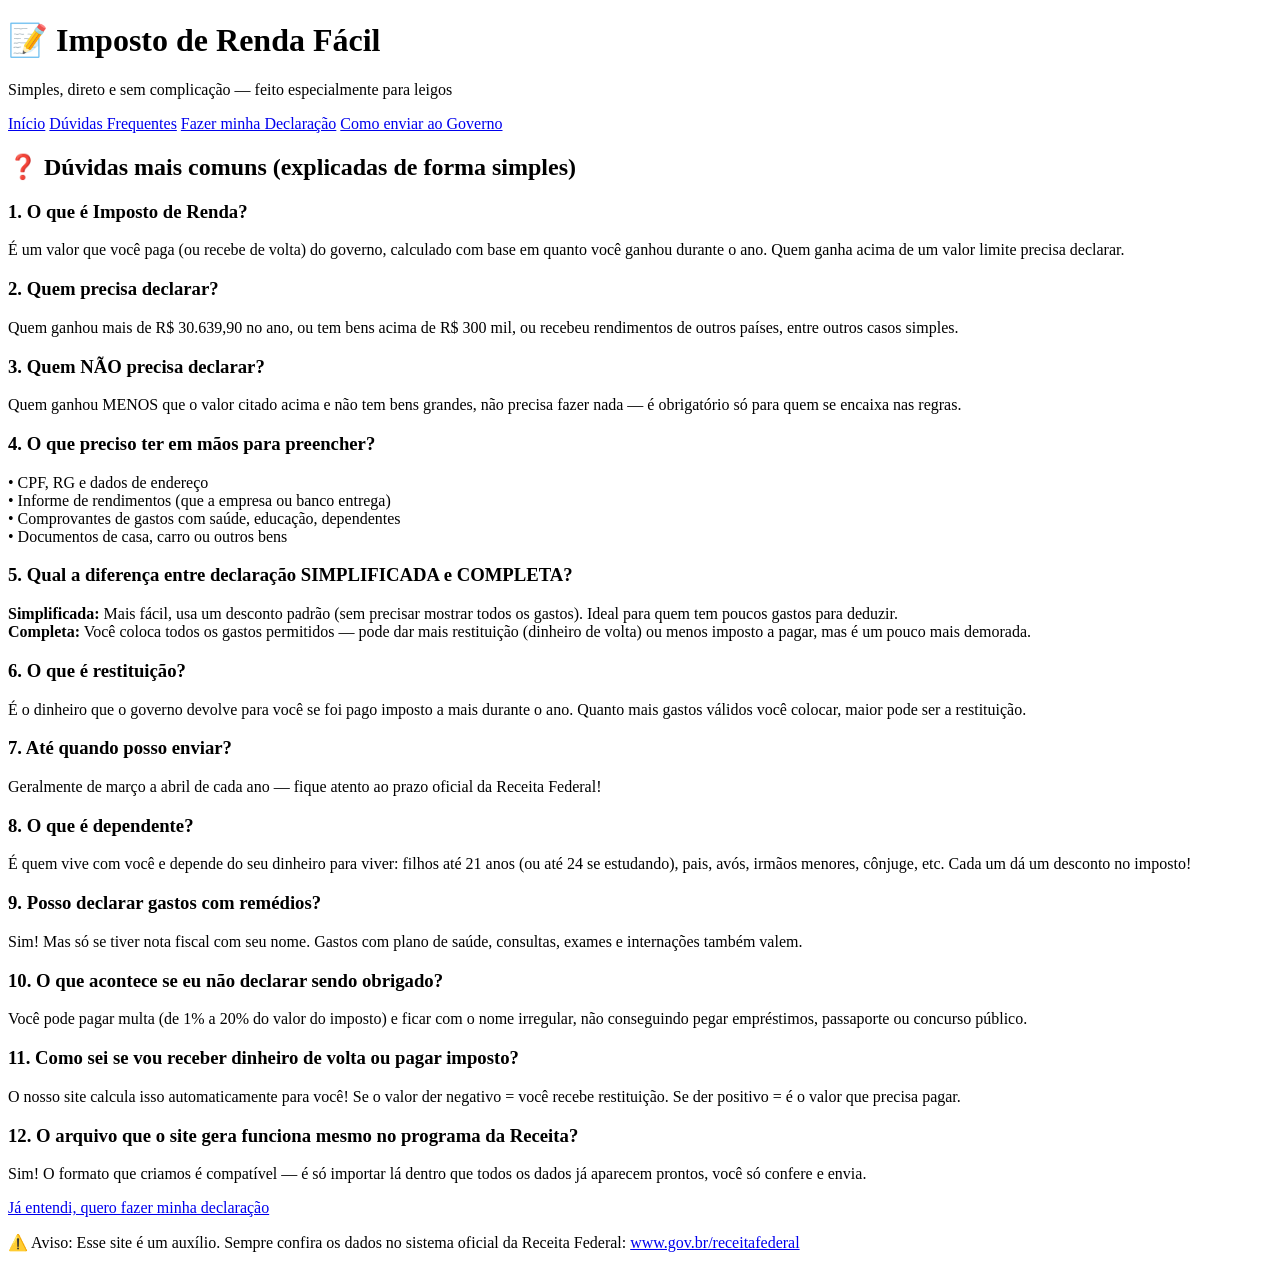
==== duvidas.html @ e4db34aa "Create duvidas.html" ====
<!DOCTYPE html>
<html lang="pt-BR">
<head>
    <meta charset="UTF-8">
    <meta name="viewport" content="width=device-width, initial-scale=1.0">
    <title>Dúvidas Frequentes - Imposto de Renda Fácil</title>
    <link rel="stylesheet" href="estilo.css">
</head>
<body>
    <header>
        <div class="container">
            <h1>📝 Imposto de Renda Fácil</h1>
            <p>Simples, direto e sem complicação — feito especialmente para leigos</p>
            <nav>
                <a href="index.html">Início</a>
                <a href="duvidas.html" class="ativo">Dúvidas Frequentes</a>
                <a href="preencher.html">Fazer minha Declaração</a>
                <a href="enviar.html">Como enviar ao Governo</a>
            </nav>
        </div>
    </header>

    <main class="container">
        <h2>❓ Dúvidas mais comuns (explicadas de forma simples)</h2>

        <div class="duvida glass">
            <h3>1. O que é Imposto de Renda?</h3>
            <p>É um valor que você paga (ou recebe de volta) do governo, calculado com base em quanto você ganhou durante o ano. Quem ganha acima de um valor limite precisa declarar.</p>
        </div>

        <div class="duvida glass">
            <h3>2. Quem precisa declarar?</h3>
            <p>Quem ganhou mais de R$ 30.639,90 no ano, ou tem bens acima de R$ 300 mil, ou recebeu rendimentos de outros países, entre outros casos simples.</p>
        </div>

        <div class="duvida glass">
            <h3>3. Quem NÃO precisa declarar?</h3>
            <p>Quem ganhou MENOS que o valor citado acima e não tem bens grandes, não precisa fazer nada — é obrigatório só para quem se encaixa nas regras.</p>
        </div>

        <div class="duvida glass">
            <h3>4. O que preciso ter em mãos para preencher?</h3>
            <p>• CPF, RG e dados de endereço<br>• Informe de rendimentos (que a empresa ou banco entrega)<br>• Comprovantes de gastos com saúde, educação, dependentes<br>• Documentos de casa, carro ou outros bens</p>
        </div>

        <div class="duvida glass">
            <h3>5. Qual a diferença entre declaração SIMPLIFICADA e COMPLETA?</h3>
            <p><strong>Simplificada:</strong> Mais fácil, usa um desconto padrão (sem precisar mostrar todos os gastos). Ideal para quem tem poucos gastos para deduzir.<br>
            <strong>Completa:</strong> Você coloca todos os gastos permitidos — pode dar mais restituição (dinheiro de volta) ou menos imposto a pagar, mas é um pouco mais demorada.</p>
        </div>

        <div class="duvida glass">
            <h3>6. O que é restituição?</h3>
            <p>É o dinheiro que o governo devolve para você se foi pago imposto a mais durante o ano. Quanto mais gastos válidos você colocar, maior pode ser a restituição.</p>
        </div>

        <div class="duvida glass">
            <h3>7. Até quando posso enviar?</h3>
            <p>Geralmente de março a abril de cada ano — fique atento ao prazo oficial da Receita Federal!</p>
        </div>

        <div class="duvida glass">
            <h3>8. O que é dependente?</h3>
            <p>É quem vive com você e depende do seu dinheiro para viver: filhos até 21 anos (ou até 24 se estudando), pais, avós, irmãos menores, cônjuge, etc. Cada um dá um desconto no imposto!</p>
        </div>

        <div class="duvida glass">
            <h3>9. Posso declarar gastos com remédios?</h3>
            <p>Sim! Mas só se tiver nota fiscal com seu nome. Gastos com plano de saúde, consultas, exames e internações também valem.</p>
        </div>

        <div class="duvida glass">
            <h3>10. O que acontece se eu não declarar sendo obrigado?</h3>
            <p>Você pode pagar multa (de 1% a 20% do valor do imposto) e ficar com o nome irregular, não conseguindo pegar empréstimos, passaporte ou concurso público.</p>
        </div>

        <div class="duvida glass">
            <h3>11. Como sei se vou receber dinheiro de volta ou pagar imposto?</h3>
            <p>O nosso site calcula isso automaticamente para você! Se o valor der negativo = você recebe restituição. Se der positivo = é o valor que precisa pagar.</p>
        </div>

        <div class="duvida glass">
            <h3>12. O arquivo que o site gera funciona mesmo no programa da Receita?</h3>
            <p>Sim! O formato que criamos é compatível — é só importar lá dentro que todos os dados já aparecem prontos, você só confere e envia.</p>
        </div>

        <a href="preencher.html" class="botao-principal">Já entendi, quero fazer minha declaração</a>
    </main>

    <footer>
        <div class="container">
            <p>⚠️ Aviso: Esse site é um auxílio. Sempre confira os dados no sistema oficial da Receita Federal: <a href="https://www.gov.br/receitafederal" target="_blank">www.gov.br/receitafederal</a></p>
        </div>
    </footer>

    <script src="script.js"></script>
</body>
</html>
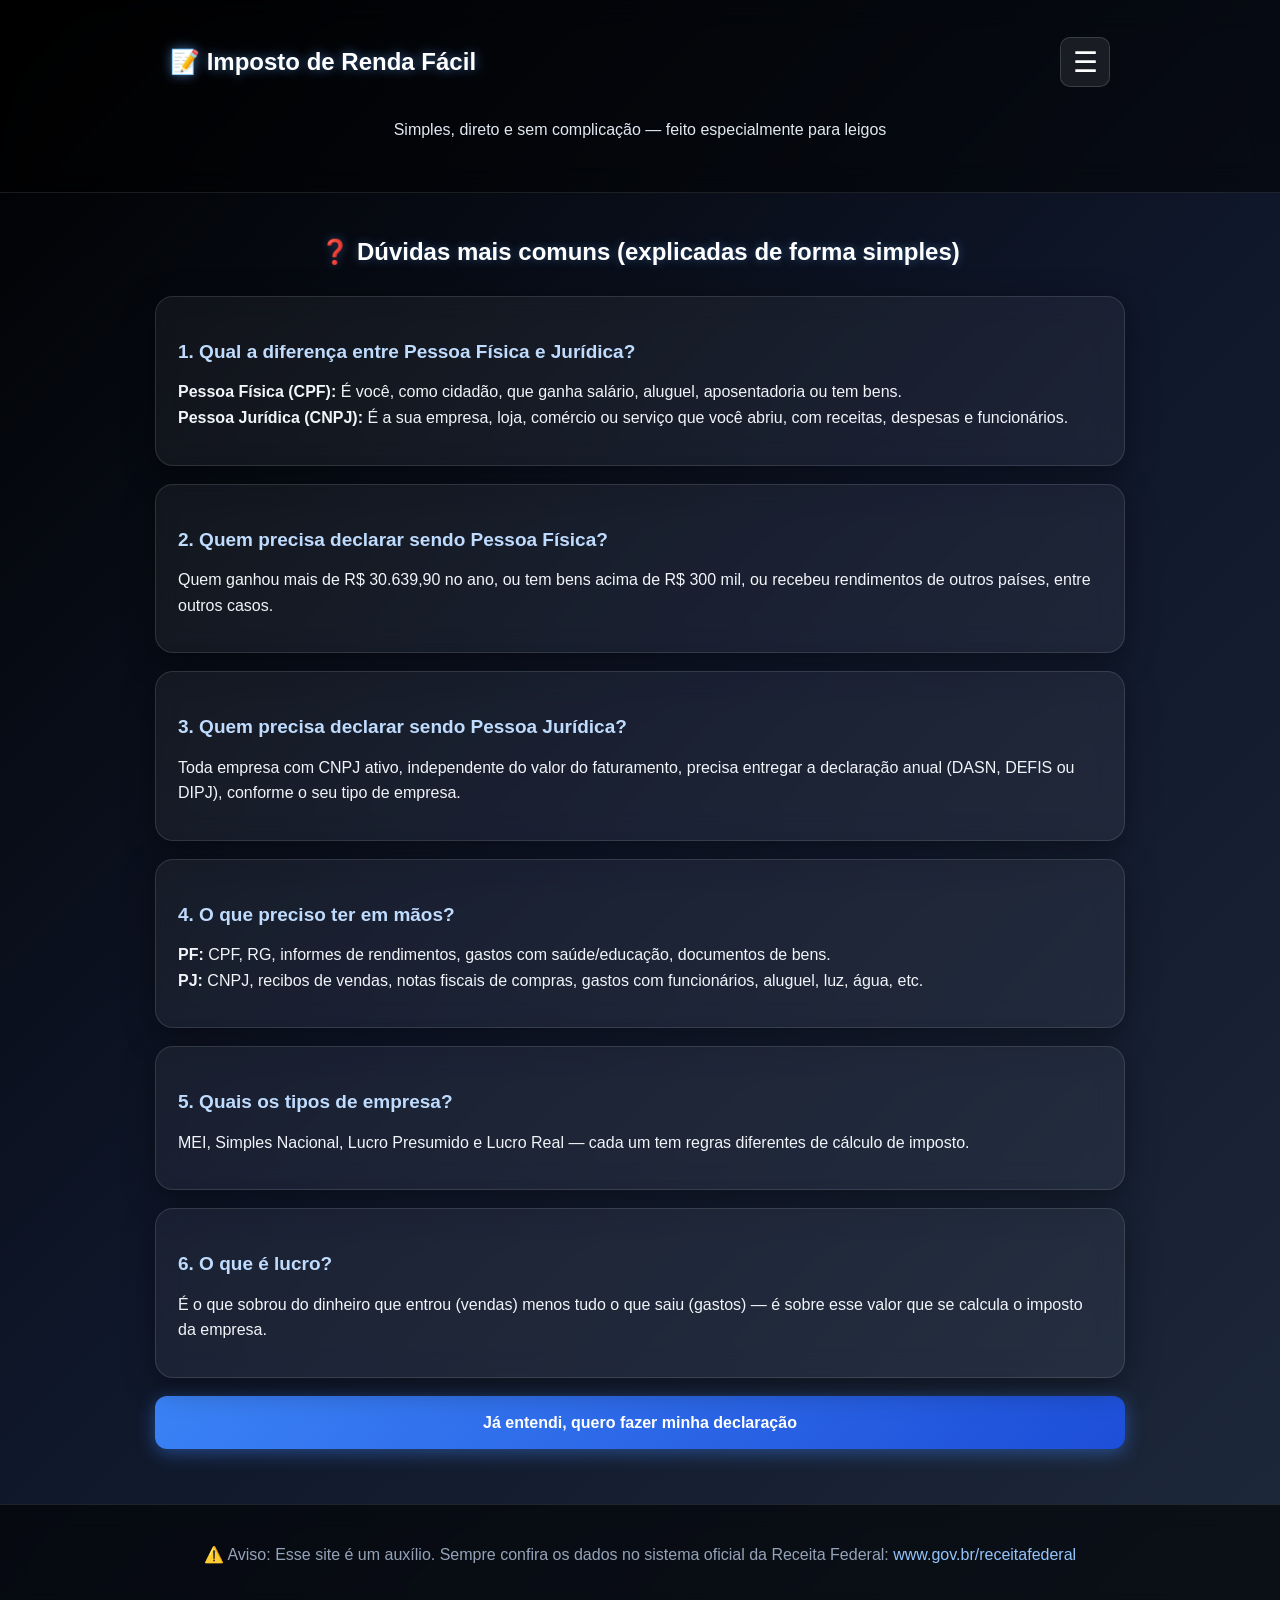
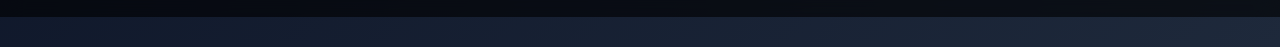
==== commit e0814c6f: "Update duvidas.html" ====
--- a/duvidas.html
+++ b/duvidas.html
@@ -9,14 +9,19 @@
 <body>
     <header>
         <div class="container">
-            <h1>📝 Imposto de Renda Fácil</h1>
-            <p>Simples, direto e sem complicação — feito especialmente para leigos</p>
-            <nav>
+            <div class="cabecalho-topo">
+                <h1>📝 Imposto de Renda Fácil</h1>
+                <button class="botao-menu" id="abrirMenu">☰</button>
+            </div>
+
+            <nav id="menuNavegacao" class="menu-escondido">
                 <a href="index.html">Início</a>
                 <a href="duvidas.html" class="ativo">Dúvidas Frequentes</a>
                 <a href="preencher.html">Fazer minha Declaração</a>
                 <a href="enviar.html">Como enviar ao Governo</a>
             </nav>
+
+            <p>Simples, direto e sem complicação — feito especialmente para leigos</p>
         </div>
     </header>
 
@@ -24,64 +29,35 @@
         <h2>❓ Dúvidas mais comuns (explicadas de forma simples)</h2>
 
         <div class="duvida glass">
-            <h3>1. O que é Imposto de Renda?</h3>
-            <p>É um valor que você paga (ou recebe de volta) do governo, calculado com base em quanto você ganhou durante o ano. Quem ganha acima de um valor limite precisa declarar.</p>
+            <h3>1. Qual a diferença entre Pessoa Física e Jurídica?</h3>
+            <p><strong>Pessoa Física (CPF):</strong> É você, como cidadão, que ganha salário, aluguel, aposentadoria ou tem bens.<br>
+            <strong>Pessoa Jurídica (CNPJ):</strong> É a sua empresa, loja, comércio ou serviço que você abriu, com receitas, despesas e funcionários.</p>
         </div>
 
         <div class="duvida glass">
-            <h3>2. Quem precisa declarar?</h3>
-            <p>Quem ganhou mais de R$ 30.639,90 no ano, ou tem bens acima de R$ 300 mil, ou recebeu rendimentos de outros países, entre outros casos simples.</p>
+            <h3>2. Quem precisa declarar sendo Pessoa Física?</h3>
+            <p>Quem ganhou mais de R$ 30.639,90 no ano, ou tem bens acima de R$ 300 mil, ou recebeu rendimentos de outros países, entre outros casos.</p>
         </div>
 
         <div class="duvida glass">
-            <h3>3. Quem NÃO precisa declarar?</h3>
-            <p>Quem ganhou MENOS que o valor citado acima e não tem bens grandes, não precisa fazer nada — é obrigatório só para quem se encaixa nas regras.</p>
+            <h3>3. Quem precisa declarar sendo Pessoa Jurídica?</h3>
+            <p>Toda empresa com CNPJ ativo, independente do valor do faturamento, precisa entregar a declaração anual (DASN, DEFIS ou DIPJ), conforme o seu tipo de empresa.</p>
         </div>
 
         <div class="duvida glass">
-            <h3>4. O que preciso ter em mãos para preencher?</h3>
-            <p>• CPF, RG e dados de endereço<br>• Informe de rendimentos (que a empresa ou banco entrega)<br>• Comprovantes de gastos com saúde, educação, dependentes<br>• Documentos de casa, carro ou outros bens</p>
+            <h3>4. O que preciso ter em mãos?</h3>
+            <p><strong>PF:</strong> CPF, RG, informes de rendimentos, gastos com saúde/educação, documentos de bens.<br>
+            <strong>PJ:</strong> CNPJ, recibos de vendas, notas fiscais de compras, gastos com funcionários, aluguel, luz, água, etc.</p>
         </div>
 
         <div class="duvida glass">
-            <h3>5. Qual a diferença entre declaração SIMPLIFICADA e COMPLETA?</h3>
-            <p><strong>Simplificada:</strong> Mais fácil, usa um desconto padrão (sem precisar mostrar todos os gastos). Ideal para quem tem poucos gastos para deduzir.<br>
-            <strong>Completa:</strong> Você coloca todos os gastos permitidos — pode dar mais restituição (dinheiro de volta) ou menos imposto a pagar, mas é um pouco mais demorada.</p>
+            <h3>5. Quais os tipos de empresa?</h3>
+            <p>MEI, Simples Nacional, Lucro Presumido e Lucro Real — cada um tem regras diferentes de cálculo de imposto.</p>
         </div>
 
         <div class="duvida glass">
-            <h3>6. O que é restituição?</h3>
-            <p>É o dinheiro que o governo devolve para você se foi pago imposto a mais durante o ano. Quanto mais gastos válidos você colocar, maior pode ser a restituição.</p>
-        </div>
-
-        <div class="duvida glass">
-            <h3>7. Até quando posso enviar?</h3>
-            <p>Geralmente de março a abril de cada ano — fique atento ao prazo oficial da Receita Federal!</p>
-        </div>
-
-        <div class="duvida glass">
-            <h3>8. O que é dependente?</h3>
-            <p>É quem vive com você e depende do seu dinheiro para viver: filhos até 21 anos (ou até 24 se estudando), pais, avós, irmãos menores, cônjuge, etc. Cada um dá um desconto no imposto!</p>
-        </div>
-
-        <div class="duvida glass">
-            <h3>9. Posso declarar gastos com remédios?</h3>
-            <p>Sim! Mas só se tiver nota fiscal com seu nome. Gastos com plano de saúde, consultas, exames e internações também valem.</p>
-        </div>
-
-        <div class="duvida glass">
-            <h3>10. O que acontece se eu não declarar sendo obrigado?</h3>
-            <p>Você pode pagar multa (de 1% a 20% do valor do imposto) e ficar com o nome irregular, não conseguindo pegar empréstimos, passaporte ou concurso público.</p>
-        </div>
-
-        <div class="duvida glass">
-            <h3>11. Como sei se vou receber dinheiro de volta ou pagar imposto?</h3>
-            <p>O nosso site calcula isso automaticamente para você! Se o valor der negativo = você recebe restituição. Se der positivo = é o valor que precisa pagar.</p>
-        </div>
-
-        <div class="duvida glass">
-            <h3>12. O arquivo que o site gera funciona mesmo no programa da Receita?</h3>
-            <p>Sim! O formato que criamos é compatível — é só importar lá dentro que todos os dados já aparecem prontos, você só confere e envia.</p>
+            <h3>6. O que é lucro?</h3>
+            <p>É o que sobrou do dinheiro que entrou (vendas) menos tudo o que saiu (gastos) — é sobre esse valor que se calcula o imposto da empresa.</p>
         </div>
 
         <a href="preencher.html" class="botao-principal">Já entendi, quero fazer minha declaração</a>
@@ -96,3 +72,4 @@
     <script src="script.js"></script>
 </body>
 </html>
+
--- a/estilo.css
+++ b/estilo.css
@@ -0,0 +1,393 @@
+/* ===== CONFIGURAÇÕES GERAIS ===== */
+* {
+    margin: 0;
+    padding: 0;
+    box-sizing: border-box;
+    font-family: 'Segoe UI', Roboto, Oxygen, Ubuntu, Cantarell, sans-serif;
+}
+
+body {
+    background: linear-gradient(135deg, #000000, #0f172a, #1e293b);
+    min-height: 100vh;
+    color: #f8fafc;
+    line-height: 1.6;
+    padding-bottom: 30px;
+}
+
+.container {
+    width: 92%;
+    max-width: 1000px;
+    margin: 0 auto;
+    padding: 15px;
+}
+
+/* ===== EFEITO VIDRO (GLASSMORPHISM) ===== */
+.glass {
+    background: rgba(255, 255, 255, 0.05);
+    backdrop-filter: blur(14px);
+    -webkit-backdrop-filter: blur(14px);
+    border: 1px solid rgba(255, 255, 255, 0.12);
+    border-radius: 18px;
+    box-shadow: 0 8px 32px rgba(0, 0, 0, 0.4);
+}
+
+/* ===== CABEÇALHO E MENU RECOLHIDO ===== */
+header {
+    background: rgba(0, 0, 0, 0.5);
+    backdrop-filter: blur(15px);
+    -webkit-backdrop-filter: blur(15px);
+    border-bottom: 1px solid rgba(255, 255, 255, 0.1);
+    padding: 22px 0;
+    margin-bottom: 25px;
+}
+
+.cabecalho-topo {
+    display: flex;
+    justify-content: space-between;
+    align-items: center;
+    padding: 0 15px;
+    margin-bottom: 15px;
+}
+
+header h1 {
+    font-size: 24px;
+    color: #ffffff;
+    text-shadow: 0 0 12px rgba(96, 165, 250, 0.6);
+}
+
+.botao-menu {
+    font-size: 28px;
+    background: rgba(255, 255, 255, 0.08);
+    border: 1px solid rgba(255, 255, 255, 0.15);
+    color: white;
+    border-radius: 10px;
+    width: 50px;
+    height: 50px;
+    cursor: pointer;
+    display: flex;
+    align-items: center;
+    justify-content: center;
+    transition: all 0.3s;
+}
+
+.botao-menu:hover {
+    background: rgba(96, 165, 250, 0.25);
+    box-shadow: 0 0 15px rgba(96, 165, 250, 0.4);
+}
+
+/* Menu escondido */
+.menu-escondido {
+    max-height: 0;
+    overflow: hidden;
+    transition: max-height 0.4s ease;
+    text-align: center;
+}
+
+.menu-aberto {
+    max-height: 400px;
+}
+
+nav a {
+    color: #ffffff;
+    text-decoration: none;
+    padding: 14px 18px;
+    margin: 8px auto;
+    display: block;
+    border-radius: 12px;
+    background: rgba(255, 255, 255, 0.06);
+    border: 1px solid rgba(255, 255, 255, 0.15);
+    transition: all 0.3s ease;
+    font-weight: 500;
+    max-width: 280px;
+}
+
+nav a.ativo, nav a:hover {
+    background: rgba(96, 165, 250, 0.25);
+    border-color: rgba(96, 165, 250, 0.5);
+    box-shadow: 0 0 18px rgba(96, 165, 250, 0.4);
+    color: #ffffff;
+}
+
+header p {
+    font-size: 16px;
+    color: #e2e8f0;
+    margin-top: 15px;
+    padding: 0 10px;
+    text-align: center;
+}
+
+/* ===== CONTEÚDO PRINCIPAL ===== */
+main {
+    padding: 10px 0;
+}
+
+h2 {
+    color: #ffffff;
+    margin-bottom: 25px;
+    text-align: center;
+    font-size: 24px;
+    text-shadow: 0 0 10px rgba(96, 165, 250, 0.4);
+}
+
+h3 {
+    color: #bfdbfe;
+    margin: 18px 0 12px;
+    font-size: 19px;
+}
+
+p {
+    color: #f1f5f9;
+    margin-bottom: 12px;
+    font-size: 16px;
+}
+
+/* 📌 TEXTO DE EXEMPLO ABAIXO DOS CAMPOS */
+.exemplo {
+    font-size: 14px;
+    color: #94a3b8;
+    margin-top: -5px;
+    margin-bottom: 15px;
+    padding-left: 5px;
+    font-style: italic;
+}
+
+/* ===== DESTAQUE ===== */
+.destaque {
+    padding: 28px;
+    margin-bottom: 30px;
+}
+
+.destaque ul {
+    margin: 22px 0;
+    padding-left: 22px;
+}
+
+.destaque li {
+    margin-bottom: 10px;
+    font-size: 17px;
+    color: #ffffff;
+}
+
+/* ===== BOTÕES ===== */
+.botao-principal {
+    display: block;
+    width: 100%;
+    padding: 14px 28px;
+    text-decoration: none;
+    border-radius: 12px;
+    font-weight: 600;
+    margin-top: 15px;
+    border: none;
+    cursor: pointer;
+    font-size: 16px;
+    transition: all 0.3s ease;
+    background: linear-gradient(135deg, #3b82f6, #1d4ed8);
+    color: #ffffff;
+    box-shadow: 0 4px 18px rgba(59, 130, 246, 0.45);
+    text-align: center;
+}
+
+.botao-principal:hover {
+    transform: translateY(-2px);
+    box-shadow: 0 6px 22px rgba(59, 130, 246, 0.65);
+    color: #ffffff;
+}
+
+.botao-principal.laranja {
+    background: linear-gradient(135deg, #f97316, #ea580c);
+    box-shadow: 0 4px 18px rgba(249, 115, 22, 0.45);
+}
+
+.botao-principal.laranja:hover {
+    box-shadow: 0 6px 22px rgba(249, 115, 22, 0.65);
+}
+
+.botao-principal.azul-claro {
+    background: linear-gradient(135deg, #0ea5e9, #0284c7);
+    box-shadow: 0 4px 18px rgba(14, 165, 233, 0.45);
+}
+
+.botao-principal.azul-claro:hover {
+    box-shadow: 0 6px 22px rgba(14, 165, 233, 0.65);
+}
+
+/* ===== PASSOS ===== */
+.como-funciona .passos {
+    display: grid;
+    grid-template-columns: repeat(auto-fit, minmax(220px, 1fr));
+    gap: 22px;
+    margin-top: 22px;
+}
+
+.passo {
+    padding: 22px;
+    text-align: center;
+}
+
+.passo h3 {
+    color: #93c5fd;
+}
+
+/* ===== DÚVIDAS ===== */
+.duvida {
+    padding: 22px;
+    margin-bottom: 18px;
+}
+
+.duvida p {
+    color: #f1f5f9;
+}
+
+/* ===== FORMULÁRIO ===== */
+.bloco-form {
+    padding: 22px;
+    margin-bottom: 22px;
+}
+
+label {
+    display: block;
+    margin: 14px 0 6px;
+    font-weight: 500;
+    color: #ffffff;
+    font-size: 16px;
+}
+
+input, select {
+    width: 100%;
+    padding: 12px 15px;
+    border-radius: 10px;
+    font-size: 16px;
+    background: rgba(255, 255, 255, 0.08);
+    border: 1px solid rgba(255, 255, 255, 0.18);
+    color: #ffffff;
+    outline: none;
+    transition: all 0.3s ease;
+}
+
+input::placeholder {
+    color: #cbd5e1;
+}
+
+input:focus, select:focus {
+    border-color: #60a5fa;
+    box-shadow: 0 0 14px rgba(96, 165, 250, 0.45);
+    background: rgba(255, 255, 255, 0.12);
+}
+
+select option {
+    background: #0f172a;
+    color: #ffffff;
+}
+
+.resultado {
+    margin-top: 30px;
+    padding: 28px;
+    display: none;
+}
+
+textarea {
+    width: 100%;
+    height: 260px;
+    padding: 15px;
+    border-radius: 10px;
+    background: rgba(0, 0, 0, 0.4);
+    border: 1px solid rgba(255, 255, 255, 0.18);
+    color: #bfdbfe;
+    font-size: 14px;
+    resize: vertical;
+}
+
+/* ===== PÁGINA ENVIAR ===== */
+.passo-enviar {
+    padding: 22px;
+    margin-bottom: 18px;
+}
+
+.aviso-final {
+    background: rgba(251, 191, 36, 0.1);
+    border-left: 4px solid #fbbf24;
+    padding: 22px;
+    border-radius: 12px;
+    margin: 22px 0;
+}
+
+.aviso-final h3 {
+    color: #fde68a;
+}
+
+a {
+    color: #93c5fd;
+    text-decoration: none;
+    font-weight: 500;
+    transition: color 0.3s;
+}
+
+a:hover {
+    color: #ffffff;
+    text-shadow: 0 0 10px rgba(147, 197, 253, 0.5);
+}
+
+/* ===== RODAPÉ ===== */
+footer {
+    background: rgba(0, 0, 0, 0.6);
+    backdrop-filter: blur(12px);
+    -webkit-backdrop-filter: blur(12px);
+    border-top: 1px solid rgba(255, 255, 255, 0.1);
+    text-align: center;
+    padding: 22px 0;
+    font-size: 14px;
+    margin-top: 40px;
+}
+
+footer p {
+    color: #94a3b8;
+}
+
+/* ===== 📱 RESPONSIVIDADE ===== */
+@media (max-width: 600px) {
+    .container {
+        width: 95%;
+        padding: 10px;
+    }
+
+    header h1 {
+        font-size: 20px;
+    }
+
+    .botao-menu {
+        width: 45px;
+        height: 45px;
+        font-size: 24px;
+    }
+
+    header p {
+        font-size: 15px;
+    }
+
+    h2 {
+        font-size: 21px;
+    }
+
+    h3 {
+        font-size: 17px;
+    }
+
+    p, label, .exemplo {
+        font-size: 15px;
+    }
+
+    .botao-principal {
+        font-size: 15px;
+        padding: 13px 20px;
+    }
+
+    .destaque, .duvida, .bloco-form, .passo-enviar, .passo, .resultado {
+        padding: 20px;
+    }
+
+    textarea {
+        height: 220px;
+        font-size: 13px;
+    }
+}
+
